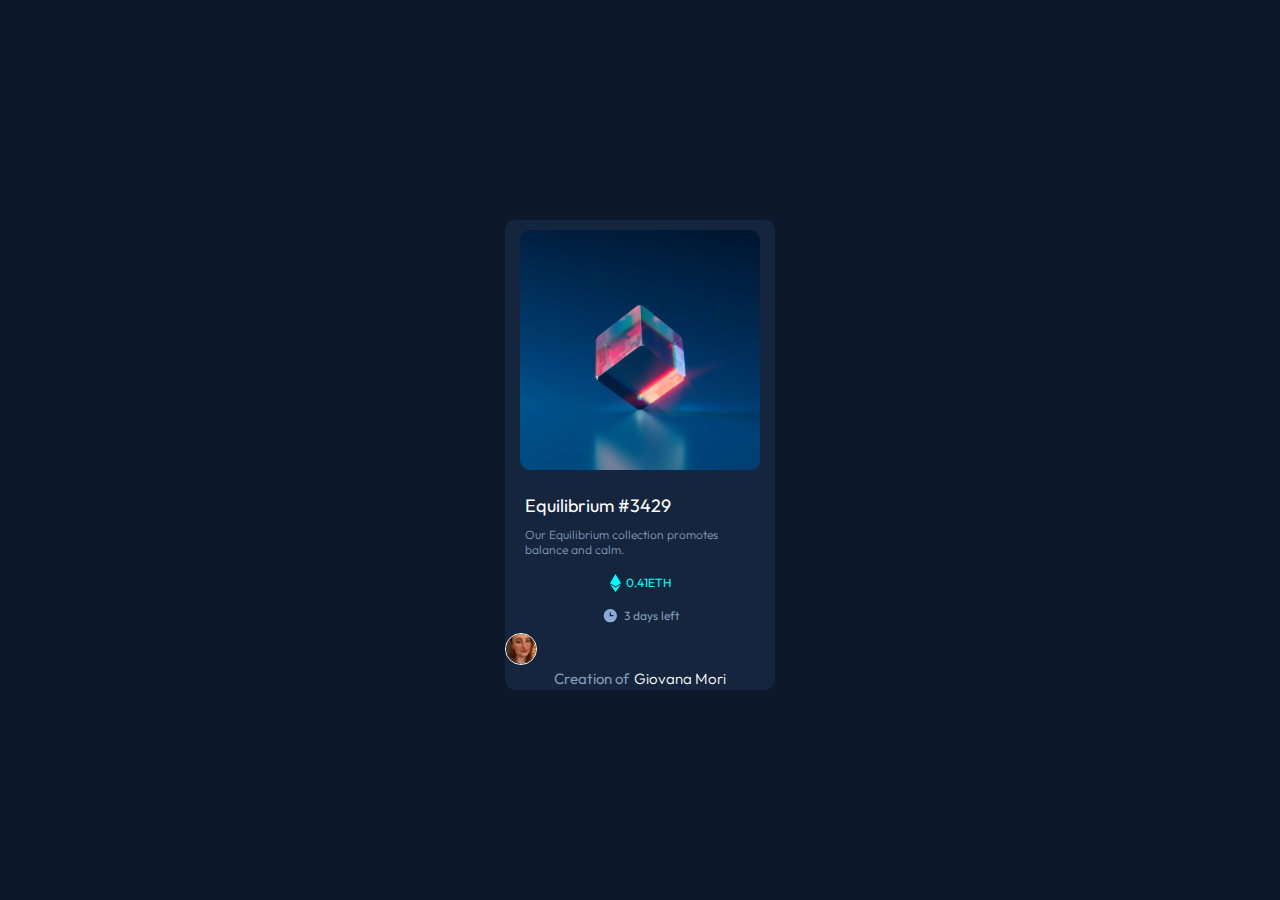
==== 2-nft-preview-card/index.html @ ae8485ca "Modificado layout" ====
<!DOCTYPE html>
<html lang="pt">

<head>
    <meta charset="UTF-8">
    <meta name="viewport" content="width=device-width, initial-scale=1.0">
    <link rel="preconnect" href="https://fonts.googleapis.com">
    <link rel="preconnect" href="https://fonts.gstatic.com" crossorigin>
    <link href="https://fonts.googleapis.com/css2?family=Outfit:wght@100;200;400;600;800&display=swap" rel="stylesheet">
    <link rel="stylesheet" href="images/">
    <link rel="stylesheet" href="style.css">
    <title>Desafio 2 - NFT CARD</title>
</head>

<body>
    <div class="fundo">
        <div class="card">
            <div> <img class="image-equilibrium" src="images/image-equilibrium.jpg" alt="">
            </div>
            <div class="textos">
                <div>
                    <div class="texto1">
                        <h1 class="titulo1">Equilibrium #3429</h1>
                        <h2 class="subtitulo1">Our Equilibrium collection promotes balance and calm.</h2>
                    </div>
                    <div class="texto2">
                        <img class="icones" src="images/icon-ethereum.svg" alt="icone ethereum">
                        <h1 class="titulo2">0.41ETH</h1>
                    </div>
                </div>
                <div>
                    <div class="texto3">
                        <img class="icones" src="images/icon-clock.svg" alt="icone ethereum">
                        <h2 class="titulo3">3 days left</h2>
                    </div>
                    <div class="texto4">
                        <img class="icon_criador" src="images/creator_giovana.png" alt="icone criador">
                        <span class="criador">Creation of
                            <span class="nome_criador">Giovana Mori
                            </span>
                        </span>
                    </div>
                </div>
            </div>
        </div>
    </div>
</body>

</html>
---- 2-nft-preview-card/style.css ----
body,
html {
    font-family: 'Outfit', sans-serif;
    width: 100%;
    height: 100%;
    max-width: 100%;
    max-height: 100%;
    padding: 0;
    margin: 0;
}

.fundo {
    background-color: hsl(217, 54%, 11%);
    width: 100%;
    height: 100%;
    max-width: 100%;
    max-height: 100%;
    display: flex;
    align-content: center;
    flex-direction: row;
    flex-wrap: wrap;
    justify-content: center;
    align-items: center;
}

.card {
    background-color: hsl(216, 50%, 16%);
    border-radius: 10px;
    width: 270px;
    height: 470px;
    display: flex;
    display:flex;
    align-items:center;
    flex-direction:column;
    flex-wrap:nowrap;
    margin-top:10px;
}

.image-equilibrium {
    margin: 10px;
    border-radius: 10px;
    width: 240px;
    height: 240px;
}

.titulo1 {
    font-size: 18px;
    text-align: left;
    font-weight: 600;
    color: white;
    font-weight:normal;
    margin-top: 10px;
    margin-bottom: 10px;
    margin-left: 20px;
    margin-right: 20px;
}

.subtitulo1 {
    font-size: 12px;
    font-weight: 300;
    text-align: left;
    color: #839cbb;
    margin-top: 10px;
    margin-bottom: 10px;
    margin-left: 20px;
    margin-right: 20px;
}

.titulo2 {
    font-size: 12px;
    font-weight: 400;
    text-align: left;
    color: Cyan;
}

.texto2 {
    font-size: 12px;
    font-weight: 300;
    display: flex;
    flex-direction: row;
    flex-wrap: nowrap;
    align-content: center;
    justify-content: center;
    align-items: center;
    gap: 5px;
}

.texto3 {
    display: flex;
    flex-direction: row;
    flex-wrap: nowrap;
    align-content: center;
    justify-content: center;
    align-items: center;
    gap: 5px;
}
.titulo3 {
    font-size: 12px;
    color: #839cbb;
    font-weight: 400;
}

.icones {
    height: auto;
    border: 1px;
}

.criador {
    font-size: 15px;
    text-align: left;
    font-weight: 400;
    color: #839cbb;
    display: flex;
    flex-direction: row;
    flex-wrap: nowrap;
    align-content: center;
    justify-content: center;
    align-items: center;
    gap: 5px;
}

.nome_criador {
    font-size: 15px;
    text-align: left;
    font-weight: 300;
    color: hsl(0, 0%, 100%);
    display: flex;
    flex-direction: row;
    flex-wrap: nowrap;
    align-content: center;
    justify-content: center;
    align-items: center;
    gap: 5px;
}

.icon_criador {
    border: 1px solid white;
    border-radius: 50%;
    max-width: 30px;

}
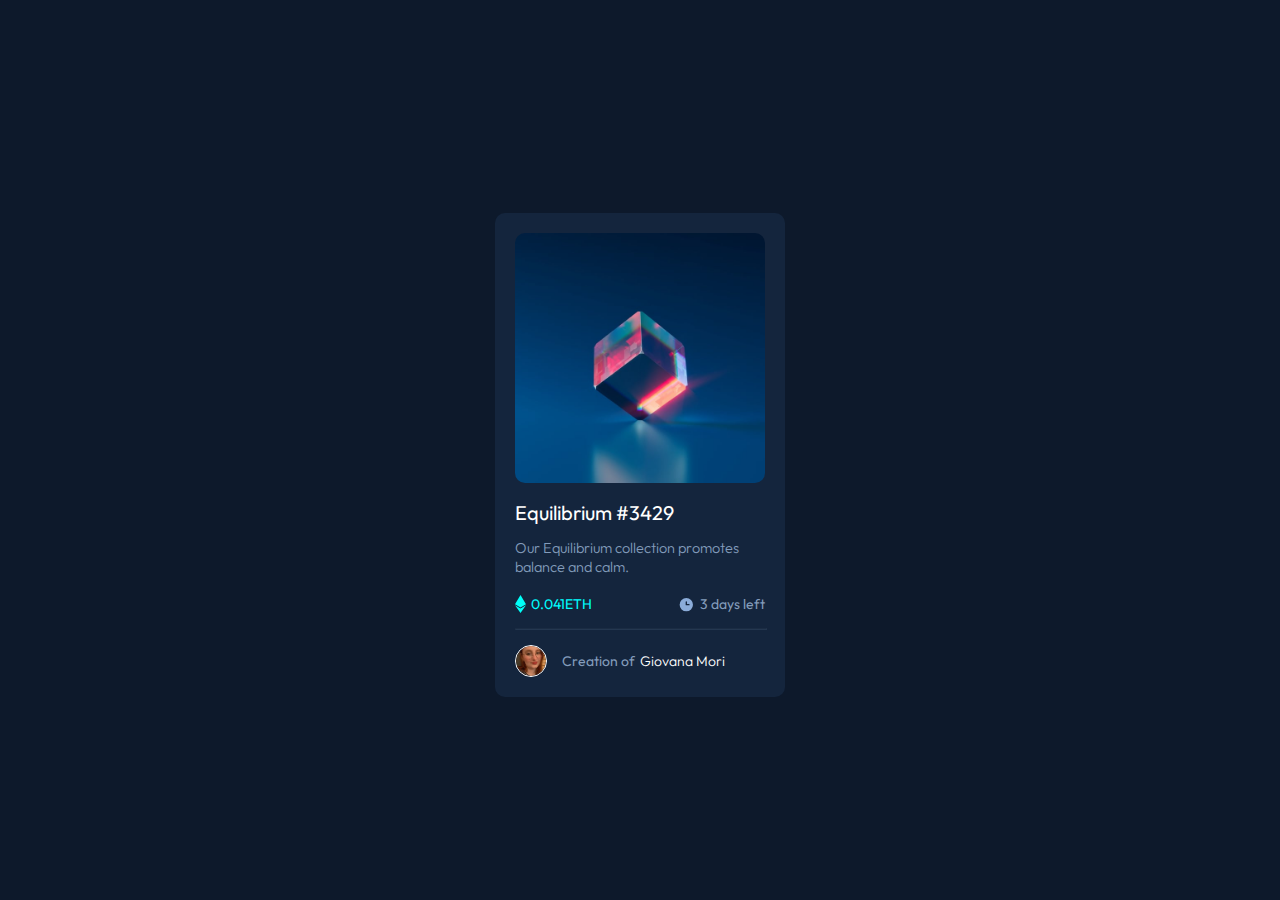
==== commit 80277e90: "finalizado" ====
--- a/2-nft-preview-card/index.html
+++ b/2-nft-preview-card/index.html
@@ -15,25 +15,27 @@
 <body>
     <div class="fundo">
         <div class="card">
-            <div> <img class="image-equilibrium" src="images/image-equilibrium.jpg" alt="">
+            <div>
+                <img class="image-equilibrium" src="images/image-equilibrium.jpg" alt="">
             </div>
             <div class="textos">
-                <div>
-                    <div class="texto1">
-                        <h1 class="titulo1">Equilibrium #3429</h1>
-                        <h2 class="subtitulo1">Our Equilibrium collection promotes balance and calm.</h2>
+                <div class="texto1">
+                    <h1 class="titulo1">Equilibrium #3429</h1>
+                    <h2 class="subtitulo1">Our Equilibrium collection promotes balance and calm.</h2>
+                </div>
+                <div class="icones">
+                    <div class="iconeth">
+                        <img class="icon" src="images/icon-ethereum.svg" alt="icone ethereum">
+                        <h1 class="titulo2">0.041ETH</h1>
                     </div>
-                    <div class="texto2">
-                        <img class="icones" src="images/icon-ethereum.svg" alt="icone ethereum">
-                        <h1 class="titulo2">0.41ETH</h1>
+                    <div class="iconrel">
+                        <img class="icon" src="images/icon-clock.svg" alt="icone ethereum">
+                        <h2 class="titulo3">3 days left</h2>
                     </div>
                 </div>
+                <hr>
                 <div>
-                    <div class="texto3">
-                        <img class="icones" src="images/icon-clock.svg" alt="icone ethereum">
-                        <h2 class="titulo3">3 days left</h2>
-                    </div>
-                    <div class="texto4">
+                    <div class="footer">
                         <img class="icon_criador" src="images/creator_giovana.png" alt="icone criador">
                         <span class="criador">Creation of
                             <span class="nome_criador">Giovana Mori
--- a/2-nft-preview-card/style.css
+++ b/2-nft-preview-card/style.css
@@ -26,54 +26,44 @@
 .card {
     background-color: hsl(216, 50%, 16%);
     border-radius: 10px;
-    width: 270px;
-    height: 470px;
+    width: 250px;
     display: flex;
-    display:flex;
-    align-items:center;
-    flex-direction:column;
-    flex-wrap:nowrap;
-    margin-top:10px;
+    align-items: center;
+    flex-direction: column;
+    flex-wrap: nowrap;
+    margin-top: 10px;
+    padding: 20px;
 }
 
 .image-equilibrium {
-    margin: 10px;
     border-radius: 10px;
-    width: 240px;
-    height: 240px;
+    max-width: 100%;
 }
 
 .titulo1 {
-    font-size: 18px;
+    font-size: 20px;
     text-align: left;
     font-weight: 600;
     color: white;
-    font-weight:normal;
-    margin-top: 10px;
-    margin-bottom: 10px;
-    margin-left: 20px;
-    margin-right: 20px;
+    font-weight: normal;
 }
 
 .subtitulo1 {
-    font-size: 12px;
+    font-size: 14.5px;
     font-weight: 300;
     text-align: left;
     color: #839cbb;
-    margin-top: 10px;
-    margin-bottom: 10px;
-    margin-left: 20px;
-    margin-right: 20px;
 }
 
 .titulo2 {
-    font-size: 12px;
+    font-size: 14px;
     font-weight: 400;
     text-align: left;
     color: Cyan;
+    margin: 0px;
 }
 
-.texto2 {
+.iconeth {
     font-size: 12px;
     font-weight: 300;
     display: flex;
@@ -85,7 +75,7 @@
     gap: 5px;
 }
 
-.texto3 {
+.iconrel {
     display: flex;
     flex-direction: row;
     flex-wrap: nowrap;
@@ -94,19 +84,21 @@
     align-items: center;
     gap: 5px;
 }
+
 .titulo3 {
-    font-size: 12px;
+    font-size: 14px;
     color: #839cbb;
     font-weight: 400;
+    margin: 0px;
 }
 
-.icones {
+.icon {
     height: auto;
     border: 1px;
 }
 
 .criador {
-    font-size: 15px;
+    font-size: 14px;
     text-align: left;
     font-weight: 400;
     color: #839cbb;
@@ -120,17 +112,8 @@
 }
 
 .nome_criador {
-    font-size: 15px;
-    text-align: left;
     font-weight: 300;
     color: hsl(0, 0%, 100%);
-    display: flex;
-    flex-direction: row;
-    flex-wrap: nowrap;
-    align-content: center;
-    justify-content: center;
-    align-items: center;
-    gap: 5px;
 }
 
 .icon_criador {
@@ -138,4 +121,35 @@
     border-radius: 50%;
     max-width: 30px;
 
+}
+
+.icones {
+    display: flex;
+    flex-direction: row;
+    flex-wrap: nowrap;
+    align-content: center;
+    justify-content: space-between;
+}
+
+.footer {
+    display: flex;
+    flex-direction: row;
+    flex-wrap: nowrap;
+    align-content: center;
+    justify-content: flex-start;
+    align-items: center;
+    gap: 15px;
+}
+
+hr {
+    border-color: #839cbb;
+    border-width: 1px !important;
+    width: 100%;
+    opacity: 15%;
+}
+
+.textos {
+    display: flex;
+    flex-direction: column;
+    gap: 7px;
 }